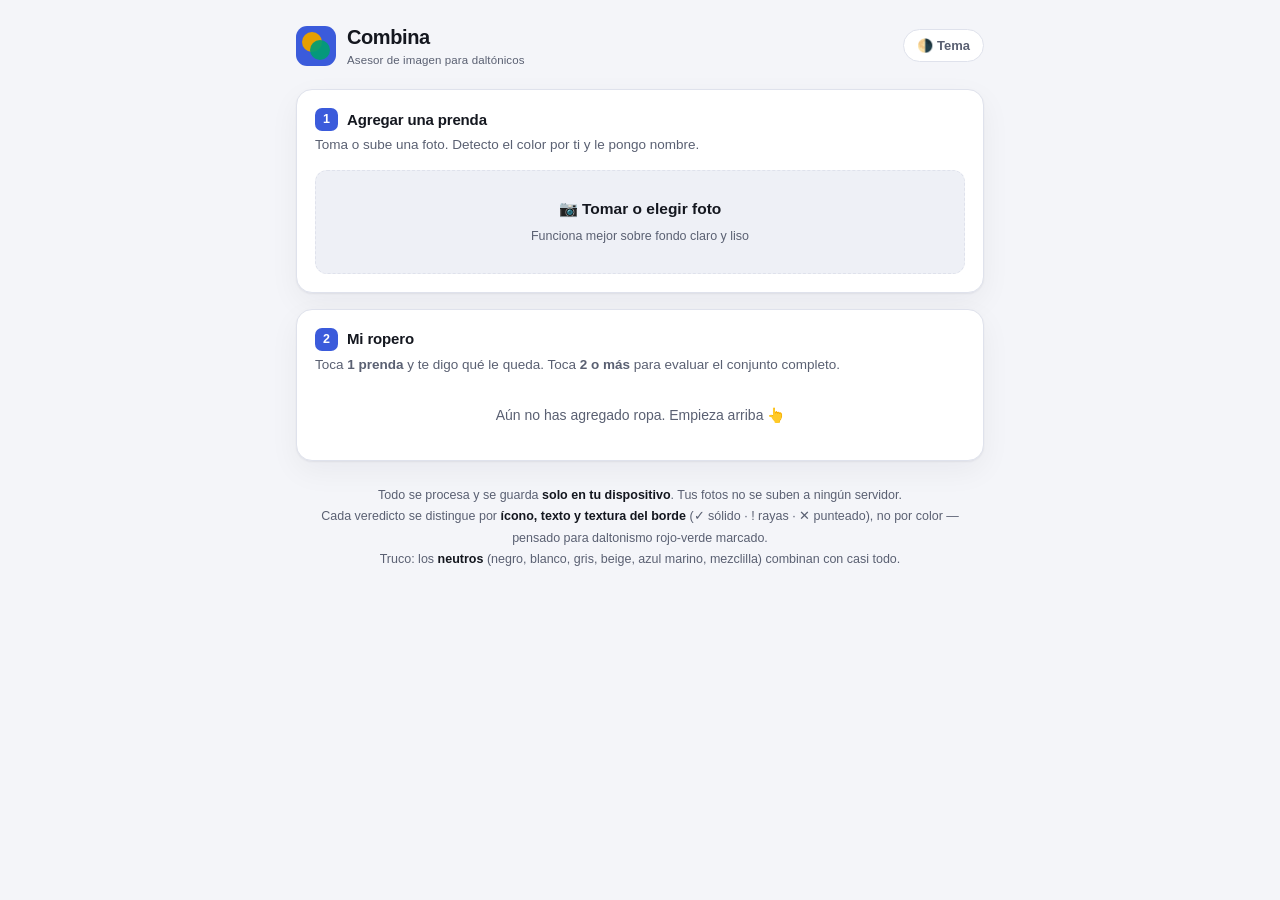
==== combina/index.html @ b4db3ece "Add Combina: asesor de imagen para daltonicos App web autocontenida para combinar ropa. Detecta el c" ====
<!DOCTYPE html>
<html lang="es">
<head>
<meta charset="utf-8">
<meta name="viewport" content="width=device-width, initial-scale=1, viewport-fit=cover">
<meta name="theme-color" content="#3b5bdb">
<title>Combina — asesor de imagen para daltónicos</title>
<style>
  :root {
    color-scheme: light dark;
    --bg: #f4f5f9;
    --surface: #ffffff;
    --surface-2: #eef0f6;
    --ink: #14171f;
    --ink-soft: #5a6072;
    --line: #dfe2ec;
    --accent: #3b5bdb;
    --accent-ink: #ffffff;
    /* Semántica SEGURA para daltonismo (paleta de Wong) + siempre con ícono y texto */
    --ok-bg:#e2f3ec; --ok-ink:#046a4e; --ok-line:#a9dcc8; --ok-solid:#009e73;
    --warn-bg:#fdf1de; --warn-ink:#8a5a06; --warn-line:#f2d7a4; --warn-solid:#e69f00;
    --bad-bg:#fbe9f2; --bad-ink:#9c2f6b; --bad-line:#efc3dc; --bad-solid:#cc79a7;
    --shadow: 0 1px 2px rgba(20,23,31,.06), 0 10px 30px rgba(20,23,31,.05);
    --radius: 16px;
  }
  @media (prefers-color-scheme: dark) {
    :root {
      --bg:#0f1319; --surface:#181d26; --surface-2:#212734; --ink:#eef0f6;
      --ink-soft:#9aa2b6; --line:#2c3342; --accent:#7b93f6; --accent-ink:#0f1319;
      --ok-bg:#123026; --ok-ink:#63d3ab; --ok-line:#1f5140; --ok-solid:#12b585;
      --warn-bg:#332614; --warn-ink:#f0c26e; --warn-line:#59431e; --warn-solid:#e69f00;
      --bad-bg:#331d2a; --bad-ink:#e79cc4; --bad-line:#5a3149; --bad-solid:#cc79a7;
      --shadow: 0 1px 2px rgba(0,0,0,.4), 0 10px 30px rgba(0,0,0,.3);
    }
  }
  :root[data-theme="dark"]{--bg:#0f1319;--surface:#181d26;--surface-2:#212734;--ink:#eef0f6;--ink-soft:#9aa2b6;--line:#2c3342;--accent:#7b93f6;--accent-ink:#0f1319;--ok-bg:#123026;--ok-ink:#63d3ab;--ok-line:#1f5140;--ok-solid:#12b585;--warn-bg:#332614;--warn-ink:#f0c26e;--warn-line:#59431e;--warn-solid:#e69f00;--bad-bg:#331d2a;--bad-ink:#e79cc4;--bad-line:#5a3149;--bad-solid:#cc79a7;--shadow:0 1px 2px rgba(0,0,0,.4),0 10px 30px rgba(0,0,0,.3);}
  :root[data-theme="light"]{--bg:#f4f5f9;--surface:#fff;--surface-2:#eef0f6;--ink:#14171f;--ink-soft:#5a6072;--line:#dfe2ec;--accent:#3b5bdb;--accent-ink:#fff;--ok-bg:#e2f3ec;--ok-ink:#046a4e;--ok-line:#a9dcc8;--ok-solid:#009e73;--warn-bg:#fdf1de;--warn-ink:#8a5a06;--warn-line:#f2d7a4;--warn-solid:#e69f00;--bad-bg:#fbe9f2;--bad-ink:#9c2f6b;--bad-line:#efc3dc;--bad-solid:#cc79a7;--shadow:0 1px 2px rgba(20,23,31,.06),0 10px 30px rgba(20,23,31,.05);}

  * { box-sizing: border-box; }
  body {
    margin:0; background:var(--bg); color:var(--ink);
    font-family:-apple-system,BlinkMacSystemFont,"Segoe UI",Roboto,Helvetica,Arial,sans-serif;
    line-height:1.5; -webkit-font-smoothing:antialiased;
  }
  .wrap { max-width:720px; margin:0 auto; padding:22px 16px 96px; }

  header.app { display:flex; align-items:center; justify-content:space-between; gap:12px; margin-bottom:20px; }
  .brand { display:flex; align-items:center; gap:11px; }
  .logo { width:40px; height:40px; border-radius:11px; background:var(--accent); flex:none; position:relative; overflow:hidden; }
  .logo::before,.logo::after{ content:""; position:absolute; border-radius:50%; }
  .logo::before{ width:20px;height:20px;background:var(--warn-solid);top:6px;left:6px; }
  .logo::after{ width:20px;height:20px;background:var(--ok-solid);bottom:6px;right:6px;mix-blend-mode:normal;opacity:.92; }
  .wordmark { font-size:20px; font-weight:800; letter-spacing:-.02em; }
  .wordmark small { display:block; font-size:11.5px; font-weight:500; letter-spacing:.01em; color:var(--ink-soft); }
  .theme-btn { background:var(--surface); border:1px solid var(--line); color:var(--ink-soft); border-radius:100px; padding:8px 13px; font-size:13px; font-weight:600; cursor:pointer; white-space:nowrap; }
  .theme-btn:hover{ color:var(--ink); }

  .card { background:var(--surface); border:1px solid var(--line); border-radius:var(--radius); padding:18px; box-shadow:var(--shadow); margin-bottom:16px; }
  .card h2 { font-size:15px; font-weight:700; margin:0 0 4px; display:flex; align-items:center; gap:9px; letter-spacing:-.01em; }
  .card .lead { color:var(--ink-soft); font-size:13.5px; margin:0 0 14px; }
  .step { background:var(--accent); color:var(--accent-ink); width:23px; height:23px; border-radius:7px; display:inline-flex; align-items:center; justify-content:center; font-size:12.5px; font-weight:800; flex:none; }

  label.field { display:block; font-size:11.5px; letter-spacing:.06em; text-transform:uppercase; color:var(--ink-soft); font-weight:600; margin:14px 0 6px; }

  .drop { border:1.5px dashed var(--line); border-radius:12px; padding:26px 16px; text-align:center; color:var(--ink-soft); cursor:pointer; transition:border-color .15s,background .15s; background:var(--surface-2); }
  .drop:hover,.drop.drag{ border-color:var(--accent); }
  .drop strong{ color:var(--ink); display:block; font-size:15.5px; margin-bottom:3px; }
  .drop small{ font-size:12.5px; }
  input[type=file]{ display:none; }

  input[type=text],select{ width:100%; font:inherit; font-size:15px; padding:11px 12px; border:1px solid var(--line); border-radius:10px; background:var(--surface); color:var(--ink); }
  input[type=text]:focus,select:focus{ outline:2px solid var(--accent); outline-offset:1px; border-color:var(--accent); }
  .row{ display:flex; gap:10px; flex-wrap:wrap; }
  .row>*{ flex:1; min-width:150px; }

  button.primary{ font:inherit; font-size:15px; font-weight:700; background:var(--accent); color:var(--accent-ink); border:none; border-radius:10px; padding:12px 18px; cursor:pointer; }
  button.primary:disabled{ opacity:.4; cursor:not-allowed; }
  button.ghost{ font:inherit; font-size:14px; font-weight:700; background:transparent; color:var(--accent); border:1px solid var(--line); border-radius:10px; padding:11px 16px; cursor:pointer; }
  button.ghost:disabled{ opacity:.4; cursor:not-allowed; }
  button:focus-visible{ outline:2px solid var(--accent); outline-offset:2px; }
  .actions{ display:flex; gap:10px; flex-wrap:wrap; margin-top:16px; }

  .empty{ color:var(--ink-soft); font-size:14px; text-align:center; padding:16px 0; }

  .grid{ display:grid; grid-template-columns:repeat(auto-fill,minmax(148px,1fr)); gap:12px; }
  .item{ border:2px solid var(--line); border-radius:14px; overflow:hidden; background:var(--surface-2); position:relative; cursor:pointer; transition:border-color .12s; }
  .item.sel{ border-color:var(--accent); }
  .item .thumb{ width:100%; aspect-ratio:1/1; object-fit:cover; display:block; }
  .item .meta{ padding:9px 10px 11px; }
  .item .cat{ font-size:10.5px; text-transform:uppercase; letter-spacing:.05em; color:var(--ink-soft); font-weight:600; }
  .item .cname{ font-weight:700; font-size:14px; display:flex; align-items:center; gap:7px; margin-top:3px; }
  .swatch{ width:16px; height:16px; border-radius:5px; border:1px solid rgba(128,128,128,.45); flex:none; }
  .item .check{ position:absolute; top:8px; left:8px; width:25px; height:25px; border-radius:50%; background:var(--accent); border:2px solid #fff; display:flex; align-items:center; justify-content:center; color:#fff; font-size:14px; font-weight:800; }
  .item:not(.sel) .check{ display:none; }
  .item .del{ position:absolute; top:8px; right:8px; width:27px; height:27px; border-radius:50%; background:rgba(15,19,25,.55); color:#fff; border:none; cursor:pointer; font-size:16px; line-height:1; }

  /* Veredicto: se distingue por ICONO + TEXTO + TEXTURA (borde y patrón), no solo por color */
  .verdict{ border-radius:12px; padding:15px 16px; margin-bottom:14px; border:2px solid var(--line); display:flex; gap:13px; align-items:flex-start; }
  .verdict .icon{ width:36px; height:36px; flex:none; display:flex; align-items:center; justify-content:center; font-size:20px; font-weight:800; color:#fff; }
  .verdict.ok{ background:var(--ok-bg); border-color:var(--ok-solid); border-style:solid; color:var(--ok-ink); }
  .verdict.ok .icon{ background:var(--ok-solid); border-radius:10px; }
  .verdict.warn{ background:var(--warn-bg); border-color:var(--warn-solid); border-style:dashed; color:var(--warn-ink); }
  .verdict.warn .icon{ background:var(--warn-solid); border-radius:50%; }
  .verdict.bad{ background:var(--bad-bg); border-color:var(--bad-solid); border-style:dotted; color:var(--bad-ink);
    background-image:repeating-linear-gradient(45deg, transparent 0 8px, color-mix(in srgb, var(--bad-solid) 14%, transparent) 8px 16px); }
  .verdict.bad .icon{ background:var(--bad-solid); border-radius:2px; }
  .verdict .big{ font-size:16.5px; font-weight:800; }
  .verdict .sub{ font-size:14px; }

  .setline{ font-size:13px; color:var(--ink-soft); margin:2px 0 10px; }
  .pair{ display:flex; align-items:center; gap:11px; font-size:14px; padding:11px 0; border-top:1px solid var(--line); }
  .pair:first-of-type{ border-top:none; }
  .pair .dots{ display:flex; gap:4px; flex:none; }
  .pair .mini{ width:17px; height:17px; border-radius:5px; border:1px solid rgba(128,128,128,.45); }
  .pair .txt{ flex:1; }
  .pair .txt .muted{ color:var(--ink-soft); }
  .pair .tag{ font-size:11px; font-weight:800; padding:4px 9px; border-radius:100px; white-space:nowrap; display:inline-flex; align-items:center; gap:4px; }
  .tag.ok{ background:var(--ok-bg); color:var(--ok-ink); border:2px solid var(--ok-solid); border-style:solid; }
  .tag.warn{ background:var(--warn-bg); color:var(--warn-ink); border:2px dashed var(--warn-solid); }
  .tag.bad{ background:var(--bad-bg); color:var(--bad-ink); border:2px dotted var(--bad-solid); }
  .tag .ic{ font-weight:900; }

  .selbar{ position:fixed; left:0; right:0; bottom:0; padding:12px 16px calc(12px + env(safe-area-inset-bottom)); background:color-mix(in srgb, var(--bg) 85%, transparent); backdrop-filter:blur(10px); border-top:1px solid var(--line); }
  .selbar .inner{ max-width:720px; margin:0 auto; display:flex; gap:10px; align-items:center; }
  .selbar .count{ font-size:13px; color:var(--ink-soft); flex:1; font-weight:600; }
  .selbar.hidden{ display:none; }

  .foot{ text-align:center; color:var(--ink-soft); font-size:12.5px; margin-top:24px; line-height:1.7; }
  .foot strong{ color:var(--ink); }
  .hidden{ display:none !important; }
  @media (prefers-reduced-motion: reduce){ *{ scroll-behavior:auto !important; } }
</style>
</head>
<body>
<div class="wrap">
  <header class="app">
    <div class="brand">
      <div class="logo" aria-hidden="true"></div>
      <div class="wordmark">Combina<small>Asesor de imagen para daltónicos</small></div>
    </div>
    <button class="theme-btn" id="theme-btn" type="button">🌗 Tema</button>
  </header>

  <section class="card">
    <h2><span class="step">1</span> Agregar una prenda</h2>
    <p class="lead">Toma o sube una foto. Detecto el color por ti y le pongo nombre.</p>
    <div class="drop" id="drop">
      <strong id="drop-title">📷 Tomar o elegir foto</strong>
      <small>Funciona mejor sobre fondo claro y liso</small>
    </div>
    <input type="file" id="file-input" accept="image/*">

    <div id="add-fields" class="hidden">
      <img id="preview" alt="Vista previa de la prenda" style="width:100%;max-height:260px;object-fit:contain;border-radius:12px;margin-top:14px;background:var(--surface-2);">
      <div class="row" style="margin-top:12px;">
        <div>
          <label class="field" for="cat">Tipo de prenda</label>
          <select id="cat">
            <option value="Parte de arriba">Arriba (blusa, camisa, playera)</option>
            <option value="Parte de abajo">Abajo (pantalón, short, falda)</option>
            <option value="Vestido/Traje">Vestido o traje</option>
            <option value="Abrigo">Abrigo o chamarra</option>
            <option value="Zapatos">Zapatos</option>
            <option value="Accesorio">Accesorio</option>
          </select>
        </div>
        <div>
          <label class="field" for="cname-sel">Color <span id="conf" style="text-transform:none;letter-spacing:0;font-weight:400;"></span></label>
          <select id="cname-sel"></select>
        </div>
      </div>
      <label class="field" for="name">Nombre (opcional)</label>
      <input type="text" id="name" placeholder="Ej. Camisa favorita">
      <div class="actions">
        <button class="primary" id="save-btn" type="button">Guardar en mi ropero</button>
        <button class="ghost" id="cancel-btn" type="button">Cancelar</button>
      </div>
    </div>
  </section>

  <section class="card">
    <h2><span class="step">2</span> Mi ropero <span id="closet-count" style="color:var(--ink-soft);font-weight:500;font-size:13px;"></span></h2>
    <p class="lead">Toca <strong>1 prenda</strong> y te digo qué le queda. Toca <strong>2 o más</strong> para evaluar el conjunto completo.</p>
    <div class="empty" id="closet-empty">Aún no has agregado ropa. Empieza arriba 👆</div>
    <div class="grid" id="closet"></div>
  </section>

  <section class="card hidden" id="result-card">
    <h2><span class="step">3</span> Resultado</h2>
    <div id="result"></div>
  </section>

  <p class="foot">
    Todo se procesa y se guarda <strong>solo en tu dispositivo</strong>. Tus fotos no se suben a ningún servidor.<br>
    Cada veredicto se distingue por <strong>ícono, texto y textura del borde</strong> (✓ sólido · ! rayas · ✕ punteado), no por color — pensado para daltonismo rojo-verde marcado.<br>
    Truco: los <strong>neutros</strong> (negro, blanco, gris, beige, azul marino, mezclilla) combinan con casi todo.
  </p>
</div>

<div class="selbar hidden" id="selbar">
  <div class="inner">
    <span class="count" id="selcount">0 seleccionadas</span>
    <button class="primary" id="eval-btn" type="button">Evaluar conjunto</button>
  </div>
</div>

<canvas id="cv" class="hidden"></canvas>

<script>
"use strict";
const $ = id => document.getElementById(id);
const STORE = "combina.closet.v1";

(function(){
  const saved = localStorage.getItem("combina.theme");
  if (saved) document.documentElement.setAttribute("data-theme", saved);
  $("theme-btn").addEventListener("click", () => {
    const cur = document.documentElement.getAttribute("data-theme");
    const dark = cur ? cur === "dark" : window.matchMedia("(prefers-color-scheme: dark)").matches;
    const next = dark ? "light" : "dark";
    document.documentElement.setAttribute("data-theme", next);
    localStorage.setItem("combina.theme", next);
  });
})();

function rgb2hsl(r,g,b){
  r/=255; g/=255; b/=255;
  const max=Math.max(r,g,b), min=Math.min(r,g,b), d=max-min;
  let h=0; const l=(max+min)/2;
  const s = d===0 ? 0 : d/(1-Math.abs(2*l-1));
  if(d!==0){
    if(max===r) h=((g-b)/d)%6;
    else if(max===g) h=(b-r)/d+2;
    else h=(r-g)/d+4;
    h*=60; if(h<0) h+=360;
  }
  return {h, s, l};
}

function nameColor(r,g,b){
  const {h,s,l} = rgb2hsl(r,g,b);
  if (l < 0.10) return {name:"Negro", neutral:true, h,s,l};
  if (l > 0.90 && s < 0.18) return {name:"Blanco", neutral:true, h,s,l};
  if (s < 0.12){
    if (l < 0.30) return {name:"Gris oscuro", neutral:true, h,s,l};
    if (l < 0.62) return {name:"Gris", neutral:true, h,s,l};
    return {name:"Gris claro", neutral:true, h,s,l};
  }
  if (h>=20 && h<=48 && s<0.55){
    if (l < 0.32) return {name:"Café", neutral:true, h,s,l};
    if (l < 0.62) return {name:"Camel / tostado", neutral:true, h,s,l};
    return {name:"Beige", neutral:true, h,s,l};
  }
  if (h>=200 && h<=255 && l<0.34) return {name:"Azul marino", neutral:true, h,s,l};

  let base;
  if (h<14 || h>=346) base="Rojo";
  else if (h<40) base="Naranja";
  else if (h<66) base="Amarillo";
  else if (h<95) base="Verde lima";
  else if (h<160) base="Verde";
  else if (h<200) base="Turquesa";
  else if (h<250) base="Azul";
  else if (h<290) base="Morado";
  else if (h<330) base="Rosa";
  else base="Rojo";

  let name;
  if (s < 0.35 && l > 0.6) name = "Pastel " + base.toLowerCase();
  else if (l > 0.72) name = base + " claro";
  else if (l < 0.30) name = base + " oscuro";
  else name = base;
  return {name, neutral:false, h,s,l};
}

const COLOR_OPTIONS = [
  ["Negro",[25,25,25]],["Blanco",[245,245,245]],["Gris",[128,128,128]],
  ["Gris claro",[190,190,190]],["Gris oscuro",[70,70,70]],
  ["Beige",[224,205,169]],["Camel / tostado",[176,132,80]],["Café",[92,64,42]],
  ["Azul marino",[30,42,78]],["Azul",[45,95,200]],["Azul claro",[120,170,225]],
  ["Turquesa",[35,170,175]],
  ["Rojo",[200,40,40]],["Rojo oscuro",[130,25,25]],
  ["Naranja",[225,120,40]],["Amarillo",[230,200,55]],
  ["Verde",[55,140,70]],["Verde oscuro",[35,85,45]],["Verde lima",[150,190,60]],
  ["Morado",[120,70,170]],["Rosa",[225,110,160]],["Pastel rosa",[240,190,205]]
];

function optionMeta(name){
  const found = COLOR_OPTIONS.find(o=>o[0]===name)
    || COLOR_OPTIONS.find(o=>name.toLowerCase().includes(o[0].toLowerCase().split(" ")[0]));
  const rgb = found ? found[1] : [128,128,128];
  const m = nameColor(rgb[0],rgb[1],rgb[2]);
  return {rgb, h:m.h, s:m.s, l:m.l, neutral:m.neutral};
}

function dominantColor(img){
  const cv = $("cv"), ctx = cv.getContext("2d", {willReadFrequently:true});
  const W = 90, H = Math.max(1, Math.round(W * img.naturalHeight / img.naturalWidth));
  cv.width=W; cv.height=H;
  ctx.drawImage(img,0,0,W,H);
  const x0=Math.round(W*0.18), x1=Math.round(W*0.82), y0=Math.round(H*0.18), y1=Math.round(H*0.82);
  let data;
  try { data = ctx.getImageData(x0,y0,Math.max(1,x1-x0),Math.max(1,y1-y0)).data; }
  catch(e){ return null; }
  const buckets = {};
  for(let i=0;i<data.length;i+=4){
    const r=data[i],g=data[i+1],b=data[i+2],a=data[i+3];
    if(a<125) continue;
    const {s,l}=rgb2hsl(r,g,b);
    let weight = 1;
    if(l>0.93 || l<0.06) weight = 0.25;
    if(s<0.08 && l>0.8) weight = 0.15;
    const key = (r>>4)+","+(g>>4)+","+(b>>4);
    if(!buckets[key]) buckets[key]={r:0,g:0,b:0,w:0};
    const bk=buckets[key]; bk.r+=r*weight; bk.g+=g*weight; bk.b+=b*weight; bk.w+=weight;
  }
  let best=null, total=0;
  for(const k in buckets){ const bk=buckets[k]; total+=bk.w; if(!best||bk.w>best.w) best=bk; }
  if(!best||best.w===0) return null;
  const r=Math.round(best.r/best.w), g=Math.round(best.g/best.w), b=Math.round(best.b/best.w);
  return {rgb:[r,g,b], conf: total ? best.w/total : 0};
}

function toSmallDataURL(img, max=420){
  const cv=document.createElement("canvas");
  const scale=Math.min(1, max/Math.max(img.naturalWidth,img.naturalHeight));
  cv.width=Math.round(img.naturalWidth*scale);
  cv.height=Math.round(img.naturalHeight*scale);
  cv.getContext("2d").drawImage(img,0,0,cv.width,cv.height);
  return cv.toDataURL("image/jpeg", 0.72);
}

let closet = load();
let selected = new Set();
let pending = null;

function load(){ try { return JSON.parse(localStorage.getItem(STORE)) || []; } catch(e){ return []; } }
function save(){
  try { localStorage.setItem(STORE, JSON.stringify(closet)); }
  catch(e){ alert("No se pudo guardar (espacio lleno). Elimina alguna prenda vieja."); }
}

$("drop").addEventListener("click", ()=> $("file-input").click());
["dragover","dragenter"].forEach(ev=>$("drop").addEventListener(ev,e=>{e.preventDefault();$("drop").classList.add("drag");}));
["dragleave","drop"].forEach(ev=>$("drop").addEventListener(ev,e=>{e.preventDefault();$("drop").classList.remove("drag");}));
$("drop").addEventListener("drop", e=>{ if(e.dataTransfer.files[0]) handleFile(e.dataTransfer.files[0]); });
$("file-input").addEventListener("change", e=>{ if(e.target.files[0]) handleFile(e.target.files[0]); });

function handleFile(file){
  const reader = new FileReader();
  reader.onload = () => {
    const img = new Image();
    img.onload = () => {
      const det = dominantColor(img);
      const dataUrl = toSmallDataURL(img);
      const rgb = det ? det.rgb : [128,128,128];
      const meta = nameColor(rgb[0],rgb[1],rgb[2]);
      pending = { dataUrl, rgb, name:meta.name, neutral:meta.neutral, h:meta.h, s:meta.s, l:meta.l };
      $("preview").src = dataUrl;
      buildColorSelect(meta.name);
      $("conf").textContent = det ? "· revisa que sea correcto" : "· elígelo a mano";
      $("name").value = "";
      $("cat").selectedIndex = 0;
      $("add-fields").classList.remove("hidden");
      $("add-fields").scrollIntoView({behavior:"smooth", block:"nearest"});
    };
    img.src = reader.result;
  };
  reader.readAsDataURL(file);
}

function buildColorSelect(selectedName){
  const sel = $("cname-sel"); sel.innerHTML="";
  const names = COLOR_OPTIONS.map(o=>o[0]);
  if(!names.includes(selectedName)){ const o=document.createElement("option"); o.value=selectedName; o.textContent=selectedName+" (detectado)"; sel.appendChild(o); }
  COLOR_OPTIONS.forEach(o=>{ const op=document.createElement("option"); op.value=o[0]; op.textContent=o[0]; sel.appendChild(op); });
  sel.value = selectedName;
  sel.onchange = ()=>{
    const meta = optionMeta(sel.value);
    pending.rgb=meta.rgb; pending.name=sel.value; pending.neutral=meta.neutral;
    pending.h=meta.h; pending.s=meta.s; pending.l=meta.l;
  };
}

$("cancel-btn").addEventListener("click", resetAdd);
function resetAdd(){ pending=null; $("add-fields").classList.add("hidden"); $("file-input").value=""; }

$("save-btn").addEventListener("click", ()=>{
  if(!pending) return;
  closet.push({
    id: Date.now()+"-"+Math.random().toString(36).slice(2,7),
    img: pending.dataUrl, cat: $("cat").value, name: $("name").value.trim(),
    color: pending.name, rgb: pending.rgb, neutral: pending.neutral,
    h: pending.h, s: pending.s, l: pending.l
  });
  save(); resetAdd(); render();
});

function render(){
  const grid=$("closet"); grid.innerHTML="";
  $("closet-empty").classList.toggle("hidden", closet.length>0);
  $("closet-count").textContent = closet.length ? "("+closet.length+")" : "";
  closet.forEach(item=>{
    const el=document.createElement("div");
    el.className="item"+(selected.has(item.id)?" sel":"");
    const rgb=`rgb(${item.rgb.join(",")})`;
    el.innerHTML = `
      <div class="check">✓</div>
      <button class="del" title="Eliminar" data-del="${item.id}" aria-label="Eliminar prenda">×</button>
      <img class="thumb" src="${item.img}" alt="">
      <div class="meta">
        <div class="cat">${escapeHtml(item.cat)}</div>
        <div class="cname"><span class="swatch" style="background:${rgb}"></span>${escapeHtml(item.color)}</div>
        ${item.name?`<div style="font-size:12px;color:var(--ink-soft);margin-top:3px;">${escapeHtml(item.name)}</div>`:""}
      </div>`;
    el.addEventListener("click", e=>{
      if(e.target.dataset.del) return;
      if(selected.has(item.id)) selected.delete(item.id); else selected.add(item.id);
      render();
    });
    el.querySelector("[data-del]").addEventListener("click", ()=>{
      if(confirm("¿Eliminar esta prenda?")){ closet=closet.filter(c=>c.id!==item.id); selected.delete(item.id); save(); render(); }
    });
    grid.appendChild(el);
  });
  updateSelbar();
}
function escapeHtml(s){ return (s||"").replace(/[&<>"]/g, c=>({"&":"&amp;","<":"&lt;",">":"&gt;",'"':"&quot;"}[c])); }

function updateSelbar(){
  const n=selected.size;
  $("selbar").classList.toggle("hidden", n===0);
  $("eval-btn").disabled = n<2;
  if(n===1){
    $("selcount").textContent = "1 prenda — abajo te digo qué le queda";
    renderMatch(selItems()[0], false);       // al elegir 1 prenda: automático
  } else if(n>=2){
    $("selcount").textContent = n+" seleccionadas — toca «Evaluar conjunto»";
    $("result-card").classList.add("hidden"); // el resultado anterior queda obsoleto
  } else {
    $("selcount").textContent = "0 seleccionadas";
    $("result-card").classList.add("hidden");
  }
}

function hueDiff(a,b){ let d=Math.abs(a-b)%360; return d>180?360-d:d; }

function harmony(a,b){
  if(a.neutral || b.neutral)
    return {score:92, cls:"ok", label:"Combina", why:"Uno es neutro, así que combina con casi todo."};
  const dh = hueDiff(a.h,b.h);
  let score, why;
  if(dh<=18){ score=82; why="Tonos muy parecidos (look monocromático): se ve pulido."; }
  else if(dh<=55){ score=88; why="Colores vecinos en la rueda (análogos): combinación segura y armónica."; }
  else if(dh>=150){ score=74; why="Colores opuestos (contraste fuerte): funciona si te gusta destacar."; }
  else if(dh>=105 && dh<140){ score=66; why="Combinación triádica: vistosa, úsala con moderación."; }
  else { score=42; why="Tienden a chocar (ni vecinos ni opuestos)."; }
  if(a.s>0.6 && b.s>0.6 && score<85){ score-=12; why+=" Además ambos son muy intensos."; }
  score=Math.max(5,Math.min(98,score));
  const cls = score>=72?"ok":score>=52?"warn":"bad";
  const label = score>=72?"Combina":score>=52?"Con cuidado":"Evítalo";
  return {score,cls,label,why};
}
function verdictFromScore(s){
  if(s>=72) return {cls:"ok", icon:"✓", big:"Se ve bien", tip:"Adelante, es una buena combinación."};
  if(s>=52) return {cls:"warn", icon:"!", big:"Se puede, con cuidado", tip:"Funciona, pero no es lo más seguro. Mira las notas."};
  return {cls:"bad", icon:"✕", big:"Mejor evítalo", tip:"Los colores tienden a pelearse. Cambia una prenda."};
}
function tagIcon(cls){ return cls==="ok"?"✓":cls==="warn"?"!":"✕"; }

function selItems(){ return closet.filter(c=>selected.has(c.id)); }
function miniDots(item){ return `<span class="mini" style="background:rgb(${item.rgb.join(",")})"></span>`; }

$("eval-btn").addEventListener("click", ()=>{
  const items = selItems();
  if(items.length<2) return;
  const pairs=[]; let sum=0, worst=100;
  for(let i=0;i<items.length;i++) for(let j=i+1;j<items.length;j++){
    const h=harmony(items[i],items[j]);
    pairs.push({a:items[i],b:items[j],h});
    sum+=h.score; worst=Math.min(worst,h.score);
  }
  const overall = Math.round((sum/pairs.length)*0.6 + worst*0.4);
  const v = verdictFromScore(overall);
  let html = `<div class="verdict ${v.cls}"><div class="icon">${v.icon}</div><div><div class="big">${v.big}</div><div class="sub">${v.tip}</div></div></div>`;
  html += `<div class="setline">Prendas: ${items.map(i=>escapeHtml(i.color)).join(" + ")}</div>`;
  pairs.sort((x,y)=>x.h.score-y.h.score);
  pairs.forEach(p=>{
    html += `<div class="pair">
      <span class="dots">${miniDots(p.a)}${miniDots(p.b)}</span>
      <span class="txt"><strong>${escapeHtml(p.a.color)}</strong> + <strong>${escapeHtml(p.b.color)}</strong><br><span class="muted">${p.h.why}</span></span>
      <span class="tag ${p.h.cls}">${tagIcon(p.h.cls)} ${p.h.label}</span>
    </div>`;
  });
  showResult(html, true);
});

function renderMatch(base, scroll){
  if(!base) return;
  const others = closet.filter(c=>c.id!==base.id);
  let html = `<div style="display:flex;align-items:center;gap:9px;margin-bottom:14px;font-size:15px;">
      <span class="swatch" style="width:21px;height:21px;background:rgb(${base.rgb.join(",")})"></span>
      Con <strong style="margin:0 2px;">${escapeHtml(base.color)}</strong>${base.name?` · ${escapeHtml(base.name)}`:""}
    </div>`;
  if(!others.length){
    html += `<div class="empty">Agrega más prendas al ropero para ver con qué combina.</div>`;
    showResult(html, scroll); return;
  }
  const ranked = others.map(o=>({o, h:harmony(base,o)})).sort((x,y)=>y.h.score-x.h.score);
  const good = ranked.filter(r=>r.h.cls==="ok");
  // Resumen claro: qué queda y se ve bien
  if(good.length){
    html += `<div class="verdict ok"><div class="icon">✓</div><div>
      <div class="big">Queda bien con:</div>
      <div class="sub">${good.map(r=>escapeHtml(r.o.color)+(r.o.name?" ("+escapeHtml(r.o.name)+")":"")).join(" · ")}</div>
    </div></div>`;
  } else {
    html += `<div class="verdict warn"><div class="icon">!</div><div>
      <div class="big">Nada combina claramente</div>
      <div class="sub">Prueba con una prenda neutra (negro, blanco, gris, beige, azul marino).</div>
    </div></div>`;
  }
  html += `<div class="setline">Todas las prendas, de la que mejor queda a la que menos:</div>`;
  ranked.forEach(r=>{
    html += `<div class="pair">
      <span class="dots">${miniDots(r.o)}</span>
      <span class="txt"><strong>${escapeHtml(r.o.color)}</strong> <span class="muted">${escapeHtml(r.o.cat.toLowerCase())}${r.o.name?" · "+escapeHtml(r.o.name):""}</span><br><span class="muted">${r.h.why}</span></span>
      <span class="tag ${r.h.cls}">${tagIcon(r.h.cls)} ${r.h.label}</span>
    </div>`;
  });
  showResult(html, scroll);
}

function showResult(html, scroll){
  $("result").innerHTML = html;
  $("result-card").classList.remove("hidden");
  if(scroll) $("result-card").scrollIntoView({behavior:"smooth", block:"start"});
}

render();
</script>
</body>
</html>
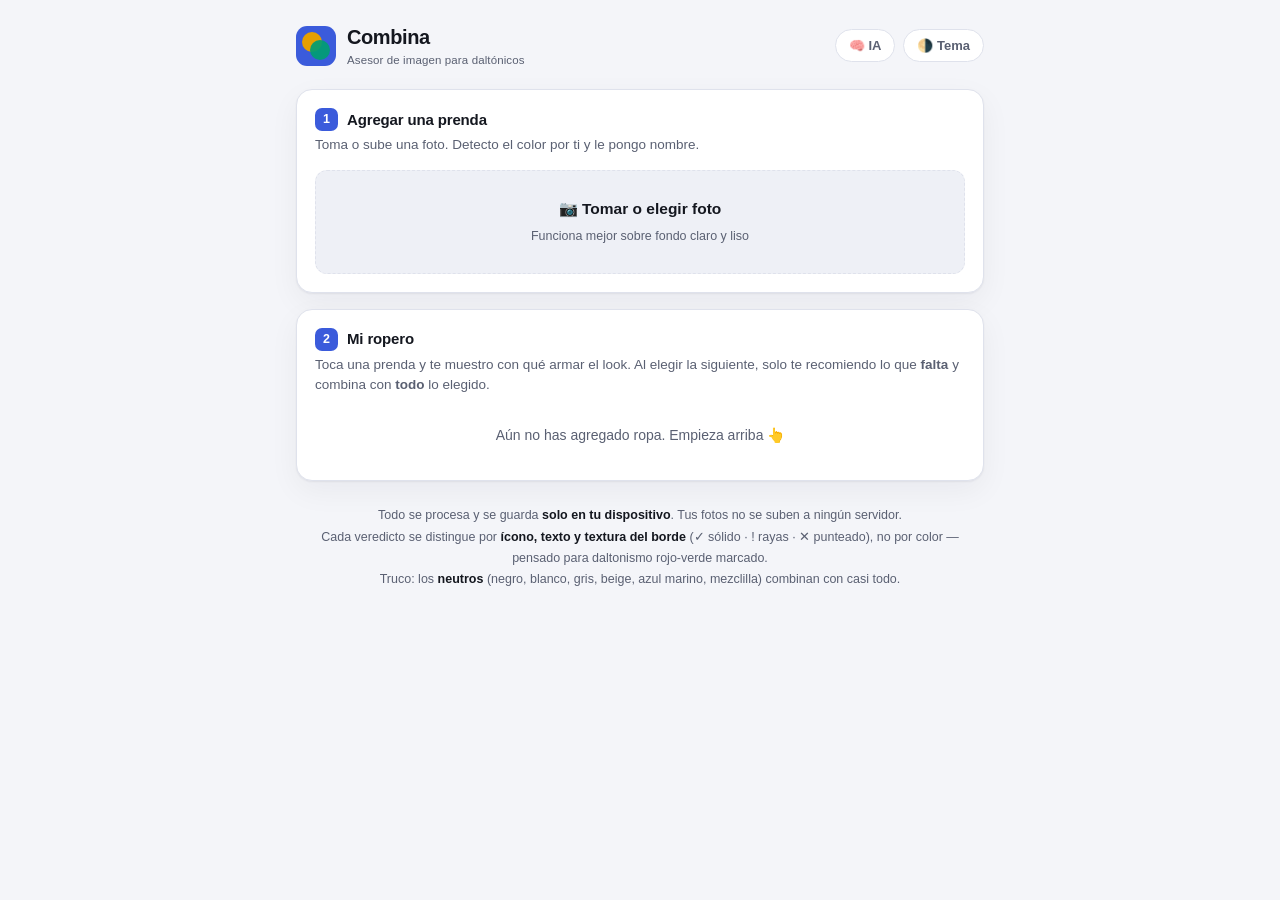
==== commit 7d3fbcb2: "Combina: pedir otra foto si el color es dudoso, armador de conjunto y asesor IA - Si la deteccion de" ====
--- a/combina/index.html
+++ b/combina/index.html
@@ -138,8 +138,30 @@
       <div class="logo" aria-hidden="true"></div>
       <div class="wordmark">Combina<small>Asesor de imagen para daltónicos</small></div>
     </div>
-    <button class="theme-btn" id="theme-btn" type="button">🌗 Tema</button>
+    <div style="display:flex;gap:8px;flex-wrap:wrap;justify-content:flex-end;">
+      <button class="theme-btn" id="ai-settings-btn" type="button">🧠 IA</button>
+      <button class="theme-btn" id="theme-btn" type="button">🌗 Tema</button>
+    </div>
   </header>
+
+  <!-- Ajustes de IA -->
+  <section class="card hidden" id="ai-settings">
+    <h2>🧠 Asesor con IA (opcional)</h2>
+    <p class="lead">Con una clave de API de Anthropic, la IA analiza tus fotos y te da consejo de estilo más rico (color, formalidad, ocasión, estampados). Tu clave se guarda <strong>solo en este dispositivo</strong>.</p>
+    <label class="field" for="ai-key">Clave de API (empieza con sk-ant-…)</label>
+    <input type="text" id="ai-key" placeholder="sk-ant-..." autocomplete="off" spellcheck="false">
+    <label class="field" for="ai-model">Modelo</label>
+    <select id="ai-model">
+      <option value="claude-opus-4-8">Claude Opus 4.8 (más capaz)</option>
+      <option value="claude-sonnet-5">Claude Sonnet 5 (equilibrado, más barato)</option>
+      <option value="claude-haiku-4-5">Claude Haiku 4.5 (más rápido y barato)</option>
+    </select>
+    <div class="actions">
+      <button class="primary" id="ai-save" type="button">Guardar</button>
+      <button class="ghost" id="ai-close" type="button">Cerrar</button>
+    </div>
+    <p class="lead" style="margin-top:14px;">Obtén tu clave en <strong>console.anthropic.com</strong> → API Keys. Nota: el análisis con IA tiene un pequeño costo por uso y necesita conexión a internet.</p>
+  </section>
 
   <section class="card">
     <h2><span class="step">1</span> Agregar una prenda</h2>
@@ -152,6 +174,20 @@
 
     <div id="add-fields" class="hidden">
       <img id="preview" alt="Vista previa de la prenda" style="width:100%;max-height:260px;object-fit:contain;border-radius:12px;margin-top:14px;background:var(--surface-2);">
+
+      <div id="uncertain" class="verdict warn hidden" style="margin-top:14px;">
+        <div class="icon">!</div>
+        <div>
+          <div class="big">No estoy seguro del color</div>
+          <div class="sub">Suele pasar con estampados, poca luz o fondo con color. Toma otra foto: <strong>buena luz</strong>, <strong>fondo liso claro</strong> y que la prenda <strong>llene el cuadro</strong>.</div>
+          <div class="actions">
+            <button class="primary" id="retake-btn" type="button">📷 Tomar otra foto</button>
+            <button class="ghost" id="usealways-btn" type="button">Usar de todos modos</button>
+          </div>
+        </div>
+      </div>
+
+      <div id="ok-fields">
       <div class="row" style="margin-top:12px;">
         <div>
           <label class="field" for="cat">Tipo de prenda</label>
@@ -175,12 +211,13 @@
         <button class="primary" id="save-btn" type="button">Guardar en mi ropero</button>
         <button class="ghost" id="cancel-btn" type="button">Cancelar</button>
       </div>
+      </div><!-- /ok-fields -->
     </div>
   </section>
 
   <section class="card">
     <h2><span class="step">2</span> Mi ropero <span id="closet-count" style="color:var(--ink-soft);font-weight:500;font-size:13px;"></span></h2>
-    <p class="lead">Toca <strong>1 prenda</strong> y te digo qué le queda. Toca <strong>2 o más</strong> para evaluar el conjunto completo.</p>
+    <p class="lead">Toca una prenda y te muestro con qué armar el look. Al elegir la siguiente, solo te recomiendo lo que <strong>falta</strong> y combina con <strong>todo</strong> lo elegido.</p>
     <div class="empty" id="closet-empty">Aún no has agregado ropa. Empieza arriba 👆</div>
     <div class="grid" id="closet"></div>
   </section>
@@ -188,6 +225,10 @@
   <section class="card hidden" id="result-card">
     <h2><span class="step">3</span> Resultado</h2>
     <div id="result"></div>
+    <div id="ai-actions" class="hidden" style="margin-top:14px;">
+      <button class="ghost" id="ai-ask" type="button">🧠 Pedir opinión al asesor IA</button>
+      <div id="ai-out" style="margin-top:12px;"></div>
+    </div>
   </section>
 
   <p class="foot">
@@ -200,7 +241,7 @@
 <div class="selbar hidden" id="selbar">
   <div class="inner">
     <span class="count" id="selcount">0 seleccionadas</span>
-    <button class="primary" id="eval-btn" type="button">Evaluar conjunto</button>
+    <button class="ghost" id="clear-btn" type="button">Limpiar</button>
   </div>
 </div>
 
@@ -318,7 +359,17 @@
   for(const k in buckets){ const bk=buckets[k]; total+=bk.w; if(!best||bk.w>best.w) best=bk; }
   if(!best||best.w===0) return null;
   const r=Math.round(best.r/best.w), g=Math.round(best.g/best.w), b=Math.round(best.b/best.w);
-  return {rgb:[r,g,b], conf: total ? best.w/total : 0};
+  // Confianza = qué tanto de la prenda es realmente de ese color (cobertura).
+  // Baja con estampados, poca luz o fondo con color -> conviene pedir otra foto.
+  let closeN=0, nPix=0;
+  for(let i=0;i<data.length;i+=4){
+    if(data[i+3]<125) continue;
+    nPix++;
+    const dr=data[i]-r, dg=data[i+1]-g, db=data[i+2]-b;
+    if(Math.sqrt(dr*dr+dg*dg+db*db) < 55) closeN++;
+  }
+  const conf = nPix ? closeN/nPix : 0;
+  return {rgb:[r,g,b], conf};
 }
 
 function toSmallDataURL(img, max=420){
@@ -358,9 +409,13 @@
       pending = { dataUrl, rgb, name:meta.name, neutral:meta.neutral, h:meta.h, s:meta.s, l:meta.l };
       $("preview").src = dataUrl;
       buildColorSelect(meta.name);
-      $("conf").textContent = det ? "· revisa que sea correcto" : "· elígelo a mano";
+      $("conf").textContent = "· revisa que sea correcto";
       $("name").value = "";
       $("cat").selectedIndex = 0;
+      // ¿Pude definir el color con confianza? Si no, pido otra foto.
+      const sure = det && det.conf >= 0.45;
+      $("uncertain").classList.toggle("hidden", sure);
+      $("ok-fields").classList.toggle("hidden", !sure);
       $("add-fields").classList.remove("hidden");
       $("add-fields").scrollIntoView({behavior:"smooth", block:"nearest"});
     };
@@ -384,6 +439,12 @@
 
 $("cancel-btn").addEventListener("click", resetAdd);
 function resetAdd(){ pending=null; $("add-fields").classList.add("hidden"); $("file-input").value=""; }
+
+$("retake-btn").addEventListener("click", ()=>{ $("file-input").value=""; $("file-input").click(); });
+$("usealways-btn").addEventListener("click", ()=>{
+  $("uncertain").classList.add("hidden");
+  $("ok-fields").classList.remove("hidden");
+});
 
 $("save-btn").addEventListener("click", ()=>{
   if(!pending) return;
@@ -430,15 +491,10 @@
 function updateSelbar(){
   const n=selected.size;
   $("selbar").classList.toggle("hidden", n===0);
-  $("eval-btn").disabled = n<2;
-  if(n===1){
-    $("selcount").textContent = "1 prenda — abajo te digo qué le queda";
-    renderMatch(selItems()[0], false);       // al elegir 1 prenda: automático
-  } else if(n>=2){
-    $("selcount").textContent = n+" seleccionadas — toca «Evaluar conjunto»";
-    $("result-card").classList.add("hidden"); // el resultado anterior queda obsoleto
+  if(n>=1){
+    $("selcount").textContent = n===1 ? "1 prenda elegida" : n+" prendas en el conjunto";
+    renderOutfit(false);   // arma el look automáticamente al elegir
   } else {
-    $("selcount").textContent = "0 seleccionadas";
     $("result-card").classList.add("hidden");
   }
 }
@@ -471,70 +527,183 @@
 function selItems(){ return closet.filter(c=>selected.has(c.id)); }
 function miniDots(item){ return `<span class="mini" style="background:rgb(${item.rgb.join(",")})"></span>`; }
 
-$("eval-btn").addEventListener("click", ()=>{
-  const items = selItems();
-  if(items.length<2) return;
-  const pairs=[]; let sum=0, worst=100;
-  for(let i=0;i<items.length;i++) for(let j=i+1;j<items.length;j++){
-    const h=harmony(items[i],items[j]);
-    pairs.push({a:items[i],b:items[j],h});
-    sum+=h.score; worst=Math.min(worst,h.score);
-  }
-  const overall = Math.round((sum/pairs.length)*0.6 + worst*0.4);
-  const v = verdictFromScore(overall);
-  let html = `<div class="verdict ${v.cls}"><div class="icon">${v.icon}</div><div><div class="big">${v.big}</div><div class="sub">${v.tip}</div></div></div>`;
-  html += `<div class="setline">Prendas: ${items.map(i=>escapeHtml(i.color)).join(" + ")}</div>`;
-  pairs.sort((x,y)=>x.h.score-y.h.score);
-  pairs.forEach(p=>{
-    html += `<div class="pair">
-      <span class="dots">${miniDots(p.a)}${miniDots(p.b)}</span>
-      <span class="txt"><strong>${escapeHtml(p.a.color)}</strong> + <strong>${escapeHtml(p.b.color)}</strong><br><span class="muted">${p.h.why}</span></span>
-      <span class="tag ${p.h.cls}">${tagIcon(p.h.cls)} ${p.h.label}</span>
-    </div>`;
+$("clear-btn").addEventListener("click", ()=>{ selected.clear(); render(); });
+
+/* Mapa de categorías -> huecos del conjunto */
+const SLOT_OF = {
+  "Parte de arriba":"arriba", "Parte de abajo":"abajo",
+  "Vestido/Traje":"cuerpo", "Abrigo":"abrigo", "Zapatos":"zapatos", "Accesorio":"accesorio"
+};
+const SLOT_LABEL = {
+  arriba:"Parte de arriba", abajo:"Parte de abajo", cuerpo:"Vestido o traje",
+  zapatos:"Zapatos", abrigo:"Abrigo o chamarra", accesorio:"Accesorio"
+};
+const SLOT_ORDER = ["cuerpo","arriba","abajo","zapatos","abrigo","accesorio"];
+
+/* Compatibilidad de un candidato con TODAS las prendas ya elegidas (manda el peor par) */
+function combinedHarmony(cand, chosen){
+  let worst=null;
+  for(const c of chosen){
+    const h=harmony(cand,c);
+    if(!worst || h.score<worst.score) worst=h;
+  }
+  return worst || {score:80, cls:"ok", label:"Combina", why:""};
+}
+
+function renderOutfit(scroll){
+  const chosen = selItems();
+  if(!chosen.length){ $("result-card").classList.add("hidden"); return; }
+
+  // Huecos ya cubiertos por lo elegido (un vestido/traje cubre arriba y abajo)
+  const filled = new Set();
+  chosen.forEach(c=>{
+    const slot = SLOT_OF[c.cat];
+    if(slot==="cuerpo"){ filled.add("arriba"); filled.add("abajo"); filled.add("cuerpo"); }
+    else if(slot!=="accesorio") filled.add(slot);
   });
-  showResult(html, true);
-});
-
-function renderMatch(base, scroll){
-  if(!base) return;
-  const others = closet.filter(c=>c.id!==base.id);
-  let html = `<div style="display:flex;align-items:center;gap:9px;margin-bottom:14px;font-size:15px;">
-      <span class="swatch" style="width:21px;height:21px;background:rgb(${base.rgb.join(",")})"></span>
-      Con <strong style="margin:0 2px;">${escapeHtml(base.color)}</strong>${base.name?` · ${escapeHtml(base.name)}`:""}
-    </div>`;
-  if(!others.length){
-    html += `<div class="empty">Agrega más prendas al ropero para ver con qué combina.</div>`;
-    showResult(html, scroll); return;
-  }
-  const ranked = others.map(o=>({o, h:harmony(base,o)})).sort((x,y)=>y.h.score-x.h.score);
-  const good = ranked.filter(r=>r.h.cls==="ok");
-  // Resumen claro: qué queda y se ve bien
-  if(good.length){
-    html += `<div class="verdict ok"><div class="icon">✓</div><div>
-      <div class="big">Queda bien con:</div>
-      <div class="sub">${good.map(r=>escapeHtml(r.o.color)+(r.o.name?" ("+escapeHtml(r.o.name)+")":"")).join(" · ")}</div>
-    </div></div>`;
-  } else {
-    html += `<div class="verdict warn"><div class="icon">!</div><div>
-      <div class="big">Nada combina claramente</div>
-      <div class="sub">Prueba con una prenda neutra (negro, blanco, gris, beige, azul marino).</div>
-    </div></div>`;
-  }
-  html += `<div class="setline">Todas las prendas, de la que mejor queda a la que menos:</div>`;
-  ranked.forEach(r=>{
-    html += `<div class="pair">
-      <span class="dots">${miniDots(r.o)}</span>
-      <span class="txt"><strong>${escapeHtml(r.o.color)}</strong> <span class="muted">${escapeHtml(r.o.cat.toLowerCase())}${r.o.name?" · "+escapeHtml(r.o.name):""}</span><br><span class="muted">${r.h.why}</span></span>
-      <span class="tag ${r.h.cls}">${tagIcon(r.h.cls)} ${r.h.label}</span>
-    </div>`;
+
+  let html = `<div style="margin-bottom:12px;font-size:15px;font-weight:700;">Tu conjunto</div>`;
+  html += `<div style="display:flex;flex-wrap:wrap;gap:8px;margin-bottom:14px;">`;
+  chosen.forEach(c=>{
+    html += `<span class="tag ok" style="border-color:var(--line);color:var(--ink);background:var(--surface-2);">
+      <span class="mini" style="width:14px;height:14px;background:rgb(${c.rgb.join(",")})"></span>
+      ${escapeHtml(c.color)}<span class="muted" style="font-weight:500;"> · ${escapeHtml(c.cat.toLowerCase())}</span></span>`;
   });
+  html += `</div>`;
+
+  // Veredicto del conjunto elegido (si hay 2+)
+  if(chosen.length>=2){
+    let sum=0, worst=100, pairs=[];
+    for(let i=0;i<chosen.length;i++) for(let j=i+1;j<chosen.length;j++){
+      const h=harmony(chosen[i],chosen[j]); pairs.push({a:chosen[i],b:chosen[j],h});
+      sum+=h.score; worst=Math.min(worst,h.score);
+    }
+    const overall=Math.round((sum/pairs.length)*0.6+worst*0.4);
+    const v=verdictFromScore(overall);
+    html += `<div class="verdict ${v.cls}"><div class="icon">${v.icon}</div><div><div class="big">${v.big}</div><div class="sub">${v.tip}</div></div></div>`;
+    pairs.sort((x,y)=>x.h.score-y.h.score);
+    if(pairs[0].h.cls!=="ok"){ // solo señalo el par flojo
+      const p=pairs[0];
+      html += `<div class="pair"><span class="dots">${miniDots(p.a)}${miniDots(p.b)}</span>
+        <span class="txt"><strong>${escapeHtml(p.a.color)}</strong> + <strong>${escapeHtml(p.b.color)}</strong><br><span class="muted">${p.h.why}</span></span>
+        <span class="tag ${p.h.cls}">${tagIcon(p.h.cls)} ${p.h.label}</span></div>`;
+    }
+  }
+
+  // Huecos que faltan por llenar
+  let slots = SLOT_ORDER.filter(s=>{
+    if(s==="accesorio") return true;               // accesorios: siempre opcional
+    if(s==="cuerpo") return !filled.has("arriba") && !filled.has("abajo"); // solo si no hay arriba/abajo
+    return !filled.has(s);
+  });
+
+  html += `<div class="setline" style="margin-top:14px;">Para completar el look, elige de esto (solo te muestro lo que combina con todo):</div>`;
+
+  let anyRec=false;
+  slots.forEach(slot=>{
+    const cands = closet.filter(c=> !selected.has(c.id) && SLOT_OF[c.cat]===slot);
+    const ranked = cands.map(c=>({c, h:combinedHarmony(c, chosen)}))
+                        .filter(r=>r.h.score>=52)
+                        .sort((x,y)=>y.h.score-x.h.score);
+    if(!ranked.length) return;
+    anyRec=true;
+    html += `<div style="margin-top:12px;font-size:12px;text-transform:uppercase;letter-spacing:.05em;color:var(--ink-soft);font-weight:700;">${SLOT_LABEL[slot]}</div>`;
+    ranked.forEach(r=>{
+      html += `<div class="pair">
+        <span class="dots">${miniDots(r.c)}</span>
+        <span class="txt"><strong>${escapeHtml(r.c.color)}</strong>${r.c.name?` <span class="muted">· ${escapeHtml(r.c.name)}</span>`:""}<br><span class="muted">${r.h.why}</span></span>
+        <span class="tag ${r.h.cls}">${tagIcon(r.h.cls)} ${r.h.label}</span>
+      </div>`;
+    });
+  });
+
+  if(!anyRec){
+    html += `<div class="empty">No tengo prendas que combinen para completar el look. Agrega más ropa (una prenda neutra ayuda mucho).</div>`;
+  }
+
   showResult(html, scroll);
 }
 
 function showResult(html, scroll){
   $("result").innerHTML = html;
   $("result-card").classList.remove("hidden");
+  $("ai-actions").classList.toggle("hidden", selected.size<1);
+  $("ai-out").innerHTML = "";
   if(scroll) $("result-card").scrollIntoView({behavior:"smooth", block:"start"});
+}
+
+/* ---------- Asesor con IA (opcional) ---------- */
+const AI_KEY_STORE = "combina.ai.key", AI_MODEL_STORE = "combina.ai.model";
+function aiKey(){ return localStorage.getItem(AI_KEY_STORE) || ""; }
+function aiModel(){ return localStorage.getItem(AI_MODEL_STORE) || "claude-opus-4-8"; }
+
+$("ai-settings-btn").addEventListener("click", ()=>{
+  $("ai-key").value = aiKey();
+  $("ai-model").value = aiModel();
+  $("ai-settings").classList.toggle("hidden");
+  if(!$("ai-settings").classList.contains("hidden")) $("ai-settings").scrollIntoView({behavior:"smooth", block:"start"});
+});
+$("ai-close").addEventListener("click", ()=> $("ai-settings").classList.add("hidden"));
+$("ai-save").addEventListener("click", ()=>{
+  localStorage.setItem(AI_KEY_STORE, $("ai-key").value.trim());
+  localStorage.setItem(AI_MODEL_STORE, $("ai-model").value);
+  $("ai-settings").classList.add("hidden");
+});
+
+$("ai-ask").addEventListener("click", askAI);
+
+async function askAI(){
+  const items = selItems();
+  if(!items.length) return;
+  if(!aiKey()){
+    $("ai-out").innerHTML = `<div class="verdict warn"><div class="icon">!</div><div><div class="big">Falta tu clave de IA</div><div class="sub">Toca «🧠 IA» arriba para pegar tu clave de API. Es opcional.</div></div></div>`;
+    $("ai-settings-btn").click();
+    return;
+  }
+  $("ai-ask").disabled = true;
+  $("ai-out").innerHTML = `<div class="setline">Consultando al asesor de imagen… ✨</div>`;
+
+  // Arma el contenido: cada foto + su color detectado y tipo, luego la pregunta
+  const content = [];
+  items.forEach((it,idx)=>{
+    const b64 = (it.img.split(",")[1]) || "";
+    content.push({type:"image", source:{type:"base64", media_type:"image/jpeg", data:b64}});
+    content.push({type:"text", text:`Prenda ${idx+1}: ${it.cat}. Color que detecté: ${it.color}.${it.name?" Nombre: "+it.name+".":""}`});
+  });
+  content.push({type:"text", text:
+    "Actúa como mi consultor de imagen personal. Soy DALTÓNICO (rojo-verde), así que NO puedo fiarme de ver los colores: dime siempre el nombre del color por escrito. "+
+    (items.length===1
+      ? "Con esta prenda: dime de qué color es realmente, con qué colores y tipos de prenda combina bien, y con cuáles no. "
+      : "Evalúa este conjunto: ¿se ve bien junto o no? Explica por qué y qué cambiar. ")+
+    "Comenta también formalidad, ocasión adecuada y estampados si los hay. Responde en español, claro y breve, con viñetas."});
+
+  try{
+    const resp = await fetch("https://api.anthropic.com/v1/messages", {
+      method:"POST",
+      headers:{
+        "content-type":"application/json",
+        "x-api-key": aiKey(),
+        "anthropic-version":"2023-06-01",
+        "anthropic-dangerous-direct-browser-access":"true"
+      },
+      body: JSON.stringify({ model: aiModel(), max_tokens: 1024, messages:[{role:"user", content}] })
+    });
+    if(!resp.ok){
+      let msg = "Error "+resp.status;
+      try{ const e=await resp.json(); if(e.error && e.error.message) msg=e.error.message; }catch(_){}
+      throw new Error(msg);
+    }
+    const data = await resp.json();
+    const text = (data.content||[]).filter(b=>b.type==="text").map(b=>b.text).join("\n").trim();
+    $("ai-out").innerHTML = `<div class="verdict ok" style="display:block;"><div class="big" style="margin-bottom:6px;">🧠 Asesor de imagen</div><div class="sub" style="white-space:pre-wrap;">${escapeHtml(text)||"(sin respuesta)"}</div></div>`;
+  }catch(err){
+    const hint = /Failed to fetch|NetworkError|blocked|CSP/i.test(err.message)
+      ? "Parece que estás en la vista previa de claude.ai, que bloquea las llamadas a internet. Abre esta app publicada con GitHub Pages (o el archivo en tu compu) para usar la IA."
+      : escapeHtml(err.message);
+    $("ai-out").innerHTML = `<div class="verdict bad"><div class="icon">✕</div><div><div class="big">No se pudo consultar la IA</div><div class="sub">${hint}</div></div></div>`;
+  }finally{
+    $("ai-ask").disabled = false;
+  }
 }
 
 render();
